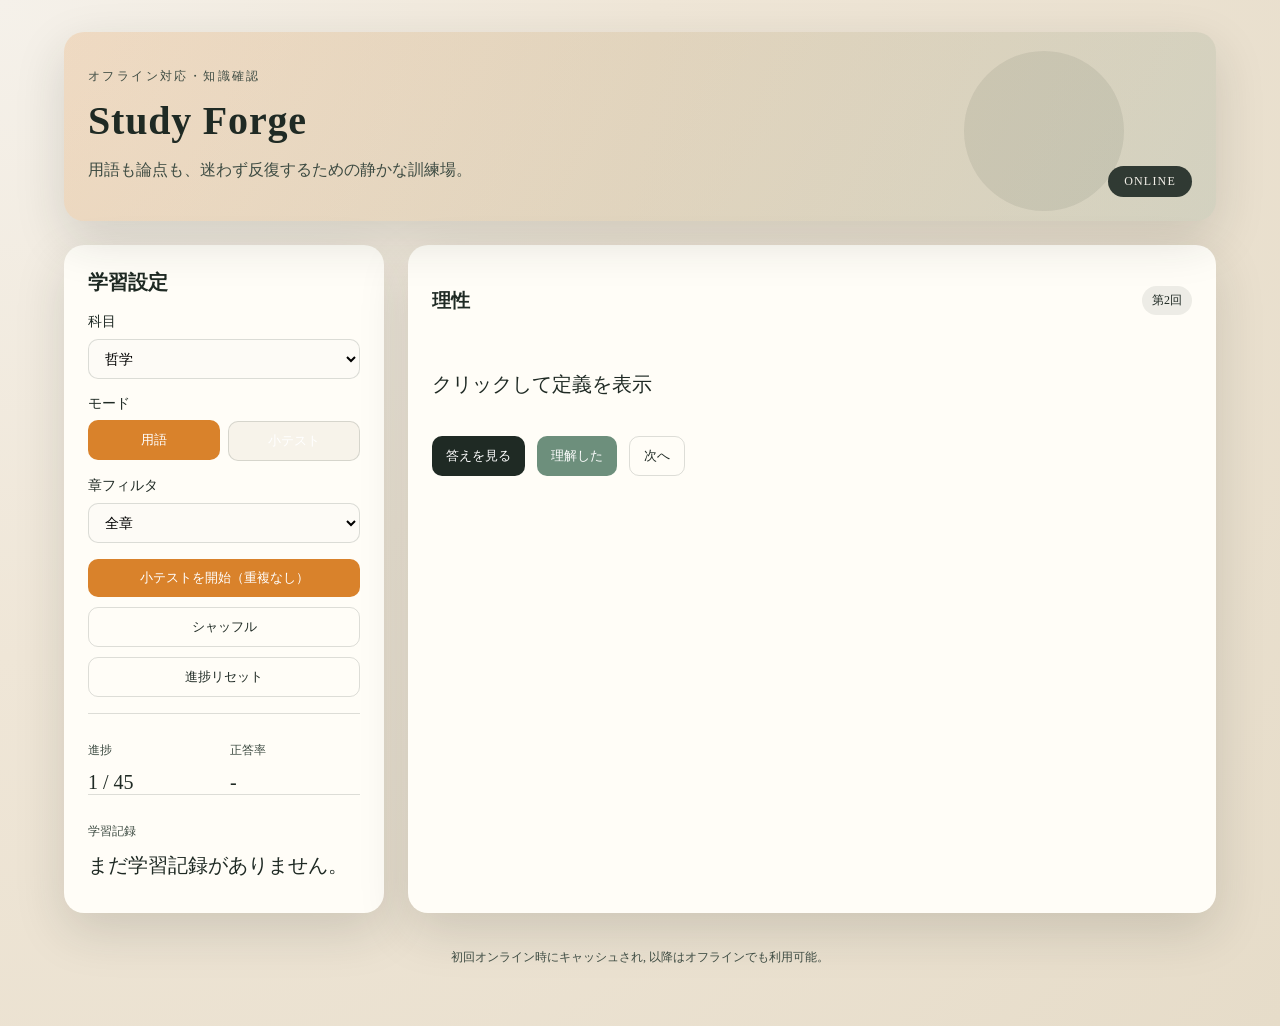
==== index.html @ 5b2fa559 "Initial quiz app" ====
<!doctype html>
<html lang="ja">
<head>
  <meta charset="utf-8" />
  <meta name="viewport" content="width=device-width, initial-scale=1" />
  <meta name="theme-color" content="#1f2a24" />
  <link rel="manifest" href="./manifest.json" />
  <link rel="icon" href="./assets/icon.svg" type="image/svg+xml" />
  <link rel="stylesheet" href="./styles.css" />
  <title>Study Forge</title>
</head>
<body>
  <div class="app">
    <header class="hero">
      <div>
        <p class="eyebrow">オフライン対応・知識確認</p>
        <h1>Study Forge</h1>
        <p class="subtitle">用語も論点も、迷わず反復するための静かな訓練場。</p>
      </div>
      <div class="status" id="netStatus">Offline Ready</div>
    </header>

    <main class="grid">
      <section class="panel controls">
        <h2>学習設定</h2>
        <label class="field">
          <span>科目</span>
          <select id="subjectSelect"></select>
        </label>
        <label class="field">
          <span>モード</span>
          <div class="segmented" role="group">
            <button type="button" id="modeTerms" class="segmented-btn is-active">用語</button>
            <button type="button" id="modeQuiz" class="segmented-btn">小テスト</button>
          </div>
        </label>
        <label class="field">
          <span>章フィルタ</span>
          <select id="chapterSelect"></select>
        </label>
        <div class="actions">
          <button type="button" id="startQuizBtn" class="primary">小テストを開始（重複なし）</button>
          <button type="button" id="shuffleBtn" class="ghost">シャッフル</button>
          <button type="button" id="resetBtn" class="ghost">進捗リセット</button>
        </div>
        <div class="metrics">
          <div>
            <p class="metric-label">進捗</p>
            <p id="progressText" class="metric-value">0 / 0</p>
          </div>
          <div>
            <p class="metric-label">正答率</p>
            <p id="accuracyText" class="metric-value">-</p>
          </div>
        </div>
        <div class="study-log">
          <p class="metric-label">学習記録</p>
          <p id="historySummary" class="metric-value"></p>
          <div id="historyList" class="history-list"></div>
        </div>
      </section>

      <section class="panel content" id="contentPanel">
        <div class="card" id="cardView">
          <div class="card-header">
            <h3 id="cardTitle">読み込み中...</h3>
            <span id="cardTag" class="tag"></span>
          </div>
          <p id="cardBody" class="card-body"></p>
          <p id="cardExample" class="card-example hidden"></p>
          <div class="card-actions" id="cardActions">
            <button type="button" id="revealBtn">答えを見る</button>
            <button type="button" id="knownBtn" class="good">理解した</button>
            <button type="button" id="nextBtn" class="ghost">次へ</button>
          </div>
        </div>

        <div class="card hidden" id="quizView">
          <div class="card-header">
            <h3 id="quizTitle">問題</h3>
            <span id="quizTag" class="tag"></span>
          </div>
          <p id="quizQuestion" class="card-body"></p>
          <div id="quizOptions" class="options"></div>
          <div class="explain" id="quizExplain"></div>
          <div class="card-actions">
            <button type="button" id="quizNextBtn" class="ghost">次の問題</button>
          </div>
        </div>

        <div class="card hidden" id="sessionView">
          <div class="card-header">
            <h3 id="sessionTitle">小テスト</h3>
            <span id="sessionTag" class="tag"></span>
          </div>
          <p id="sessionQuestion" class="card-body"></p>
          <div id="sessionOptions" class="options"></div>
          <div class="explain" id="sessionExplain"></div>
          <div class="card-actions">
            <button type="button" id="sessionExitBtn" class="ghost">中断して戻る</button>
            <button type="button" id="sessionNextBtn">次へ</button>
          </div>
        </div>

        <div class="card hidden" id="sessionResultView">
          <div class="card-header">
            <h3>テスト結果</h3>
          </div>
          <p id="sessionScore" class="card-body"></p>
          <div class="card-actions">
            <button type="button" id="sessionReviewBtn">間違いを復習</button>
            <button type="button" id="sessionBackBtn" class="ghost">元のページに戻る</button>
          </div>
        </div>

        <div class="card hidden" id="sessionReviewView">
          <div class="card-header">
            <h3>間違いの復習</h3>
            <span id="reviewTag" class="tag"></span>
          </div>
          <p id="reviewQuestion" class="card-body"></p>
          <div id="reviewOptions" class="options"></div>
          <div class="explain" id="reviewExplain"></div>
          <div class="card-actions">
            <button type="button" id="reviewBackBtn" class="ghost">元のページに戻る</button>
            <button type="button" id="reviewNextBtn">次へ</button>
          </div>
        </div>
      </section>
    </main>

    <footer class="footer">
      <p>初回オンライン時にキャッシュされ, 以降はオフラインでも利用可能。</p>
    </footer>
  </div>

  <script src="./app.js"></script>
</body>
</html>
---- styles.css ----
:root {
  --bg: #f3efe6;
  --ink: #1f2a24;
  --ink-soft: #3d4b42;
  --accent: #d9822b;
  --accent-2: #6d8f7c;
  --card: #fffdf7;
  --line: rgba(31, 42, 36, 0.15);
  --shadow: 0 18px 50px rgba(31, 42, 36, 0.15);
}

* {
  box-sizing: border-box;
}

body {
  margin: 0;
  font-family: "Cormorant Garamond", "Palatino", "Times New Roman", serif;
  color: var(--ink);
  background: radial-gradient(circle at top left, #f5f1ea 0%, #efe6d7 40%, #e6dcc9 100%);
  min-height: 100vh;
}

.app {
  max-width: 1200px;
  margin: 0 auto;
  padding: 32px 24px 48px;
  display: flex;
  flex-direction: column;
  gap: 24px;
}

.hero {
  display: flex;
  justify-content: space-between;
  align-items: flex-end;
  padding: 24px;
  background: linear-gradient(120deg, rgba(217, 130, 43, 0.2), rgba(109, 143, 124, 0.18));
  border-radius: 20px;
  box-shadow: var(--shadow);
  position: relative;
  overflow: hidden;
  animation: fadeSlide 700ms ease-out;
}

.hero::after {
  content: "";
  position: absolute;
  inset: 10% 8% auto auto;
  width: 160px;
  height: 160px;
  border-radius: 50%;
  background: rgba(31, 42, 36, 0.08);
}

h1 {
  font-size: 40px;
  margin: 8px 0;
  letter-spacing: 0.02em;
}

.eyebrow {
  text-transform: uppercase;
  letter-spacing: 0.2em;
  font-size: 12px;
  color: var(--ink-soft);
}

.subtitle {
  font-size: 16px;
  color: var(--ink-soft);
  max-width: 520px;
}

.status {
  font-size: 12px;
  padding: 8px 16px;
  border-radius: 999px;
  background: rgba(31, 42, 36, 0.9);
  color: #f2efe8;
  text-transform: uppercase;
  letter-spacing: 0.1em;
}

.grid {
  display: grid;
  grid-template-columns: minmax(260px, 320px) 1fr;
  gap: 24px;
}

.panel {
  background: var(--card);
  border-radius: 20px;
  padding: 24px;
  box-shadow: var(--shadow);
  animation: fadeRise 700ms ease-out;
}

.controls h2 {
  margin-top: 0;
  font-size: 20px;
}

.field {
  display: flex;
  flex-direction: column;
  gap: 8px;
  margin-bottom: 16px;
  font-size: 14px;
}

select {
  padding: 10px 12px;
  border-radius: 10px;
  border: 1px solid var(--line);
  font-size: 14px;
  background: #fdfbf6;
}

.segmented {
  display: flex;
  gap: 8px;
}

.segmented-btn {
  flex: 1;
  padding: 10px;
  border-radius: 10px;
  border: 1px solid var(--line);
  background: #f7f3ea;
  cursor: pointer;
  transition: transform 200ms ease, background 200ms ease;
}

.segmented-btn.is-active {
  background: var(--accent);
  color: #fff;
  border-color: transparent;
  transform: translateY(-1px);
}

.actions {
  display: grid;
  gap: 10px;
  margin: 16px 0;
}

button {
  padding: 10px 14px;
  border-radius: 10px;
  border: none;
  background: var(--ink);
  color: #fff;
  cursor: pointer;
  transition: transform 200ms ease, box-shadow 200ms ease;
}

button:hover {
  transform: translateY(-1px);
  box-shadow: 0 10px 20px rgba(31, 42, 36, 0.2);
}

button.ghost {
  background: transparent;
  color: var(--ink);
  border: 1px solid var(--line);
}

button.good {
  background: var(--accent-2);
}

button.primary {
  background: var(--accent);
}

.metrics {
  border-top: 1px solid var(--line);
  padding-top: 16px;
  display: grid;
  grid-template-columns: 1fr 1fr;
  gap: 12px;
}

.study-log {
  border-top: 1px solid var(--line);
  padding-top: 16px;
}

.history-list {
  display: grid;
  gap: 8px;
  font-size: 13px;
  margin-top: 10px;
}

.history-item {
  display: flex;
  justify-content: space-between;
  align-items: center;
  gap: 10px;
  padding: 8px 10px;
  border: 1px solid var(--line);
  border-radius: 10px;
  background: rgba(31, 42, 36, 0.04);
}
.stats-list {
  display: flex;
  flex-direction: column;
  gap: 8px;
}

.stat-row {
  display: flex;
  justify-content: space-between;
  align-items: center;
  font-size: 13px;
}

.stat-bar {
  height: 6px;
  background: rgba(31, 42, 36, 0.1);
  border-radius: 999px;
  overflow: hidden;
  flex: 1;
  margin: 0 10px;
}

.stat-bar > span {
  display: block;
  height: 100%;
  background: var(--accent-2);
  width: 0%;
}

.metric-label {
  font-size: 12px;
  color: var(--ink-soft);
}

.metric-value {
  font-size: 20px;
  margin: 0;
}

.card {
  display: flex;
  flex-direction: column;
  gap: 16px;
  min-height: 360px;
  animation: cardEnter 500ms ease-out;
}

.card-header {
  display: flex;
  justify-content: space-between;
  align-items: center;
}

.card-body {
  font-size: 20px;
  line-height: 1.6;
}

.card-example {
  font-size: 15px;
  line-height: 1.6;
  margin-top: 12px;
  color: rgba(31, 42, 36, 0.78);
  padding-left: 10px;
  border-left: 2px solid rgba(31, 42, 36, 0.2);
}

.tag {
  padding: 6px 10px;
  background: rgba(31, 42, 36, 0.08);
  border-radius: 999px;
  font-size: 12px;
}

.card-actions {
  display: flex;
  gap: 12px;
  flex-wrap: wrap;
}

.options {
  display: grid;
  gap: 12px;
}

.option-btn {
  background: #f9f4ea;
  color: var(--ink);
  border: 1px solid var(--line);
  text-align: left;
  padding: 12px 14px;
  border-radius: 12px;
  animation: fadeSlide 350ms ease-out;
}

.option-btn.is-correct {
  border-color: var(--accent-2);
  background: rgba(109, 143, 124, 0.2);
}

.option-btn.is-wrong {
  border-color: #b44d2a;
  background: rgba(180, 77, 42, 0.15);
}

.explain {
  padding: 12px 14px;
  border-radius: 12px;
  background: rgba(31, 42, 36, 0.05);
  font-size: 14px;
  line-height: 1.5;
}

.hidden {
  display: none;
}

.footer {
  text-align: center;
  font-size: 12px;
  color: var(--ink-soft);
}

@keyframes fadeSlide {
  from {
    opacity: 0;
    transform: translateY(8px);
  }
  to {
    opacity: 1;
    transform: translateY(0);
  }
}

@keyframes fadeRise {
  from {
    opacity: 0;
    transform: translateY(16px);
  }
  to {
    opacity: 1;
    transform: translateY(0);
  }
}

@keyframes cardEnter {
  from {
    opacity: 0;
    transform: scale(0.98);
  }
  to {
    opacity: 1;
    transform: scale(1);
  }
}

@media (max-width: 900px) {
  .grid {
    grid-template-columns: 1fr;
  }

  .hero {
    flex-direction: column;
    align-items: flex-start;
    gap: 16px;
  }
}
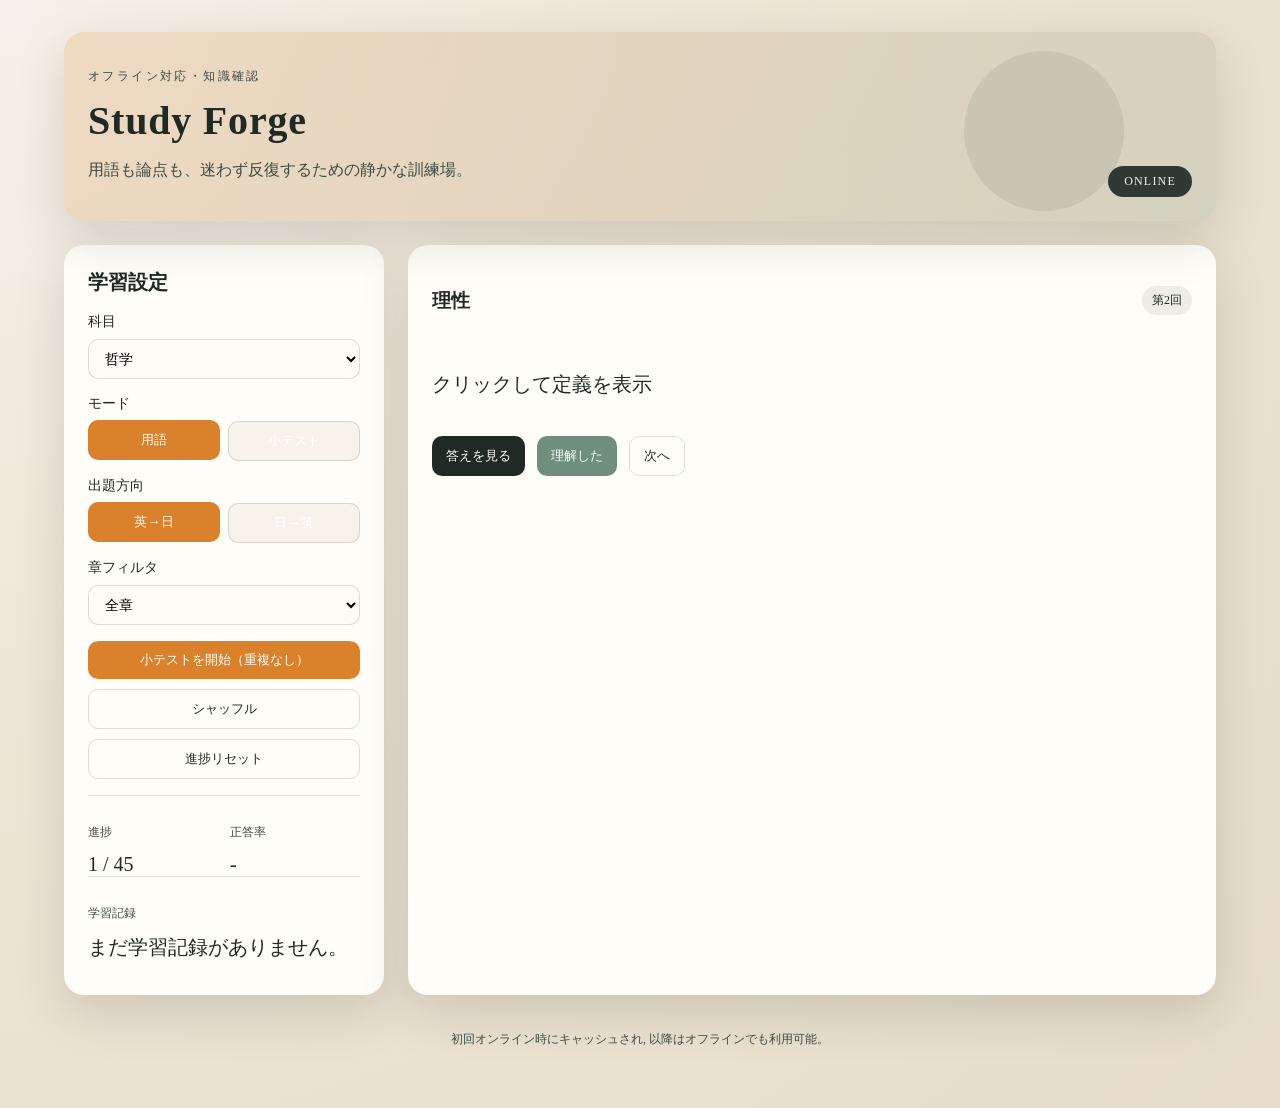
==== commit e81da058: "Add TOEIC CSV subjects and direction toggle" ====
--- a/index.html
+++ b/index.html
@@ -35,6 +35,13 @@
           </div>
         </label>
         <label class="field">
+          <span>出題方向</span>
+          <div class="segmented" role="group">
+            <button type="button" id="directionEnJa" class="segmented-btn is-active">英→日</button>
+            <button type="button" id="directionJaEn" class="segmented-btn">日→英</button>
+          </div>
+        </label>
+        <label class="field">
           <span>章フィルタ</span>
           <select id="chapterSelect"></select>
         </label>
@@ -67,7 +74,24 @@
             <span id="cardTag" class="tag"></span>
           </div>
           <p id="cardBody" class="card-body"></p>
-          <p id="cardExample" class="card-example hidden"></p>
+          <div id="cardMeta" class="card-meta hidden">
+            <div class="meta-block hidden" id="cardSynonymsBlock">
+              <p class="meta-title">類義語</p>
+              <ul id="cardSynonyms" class="meta-list"></ul>
+            </div>
+            <div class="meta-block hidden" id="cardDerivativesBlock">
+              <p class="meta-title">派生語</p>
+              <ul id="cardDerivatives" class="meta-list"></ul>
+            </div>
+            <div class="meta-block hidden" id="cardPhrasesBlock">
+              <p class="meta-title">熟語・語句</p>
+              <ul id="cardPhrases" class="meta-list"></ul>
+            </div>
+            <div class="meta-block hidden" id="cardExamplesBlock">
+              <p class="meta-title">例文</p>
+              <ul id="cardExamples" class="meta-list"></ul>
+            </div>
+          </div>
           <div class="card-actions" id="cardActions">
             <button type="button" id="revealBtn">答えを見る</button>
             <button type="button" id="knownBtn" class="good">理解した</button>
--- a/styles.css
+++ b/styles.css
@@ -262,13 +262,34 @@
   line-height: 1.6;
 }
 
-.card-example {
-  font-size: 15px;
-  line-height: 1.6;
-  margin-top: 12px;
-  color: rgba(31, 42, 36, 0.78);
-  padding-left: 10px;
-  border-left: 2px solid rgba(31, 42, 36, 0.2);
+.card-meta {
+  display: grid;
+  gap: 12px;
+  padding: 12px 14px;
+  border-radius: 14px;
+  background: rgba(31, 42, 36, 0.04);
+}
+
+.meta-block {
+  display: grid;
+  gap: 6px;
+}
+
+.meta-title {
+  margin: 0;
+  font-size: 12px;
+  letter-spacing: 0.08em;
+  text-transform: uppercase;
+  color: rgba(31, 42, 36, 0.6);
+}
+
+.meta-list {
+  margin: 0;
+  padding-left: 18px;
+  display: grid;
+  gap: 4px;
+  font-size: 14px;
+  line-height: 1.5;
 }
 
 .tag {
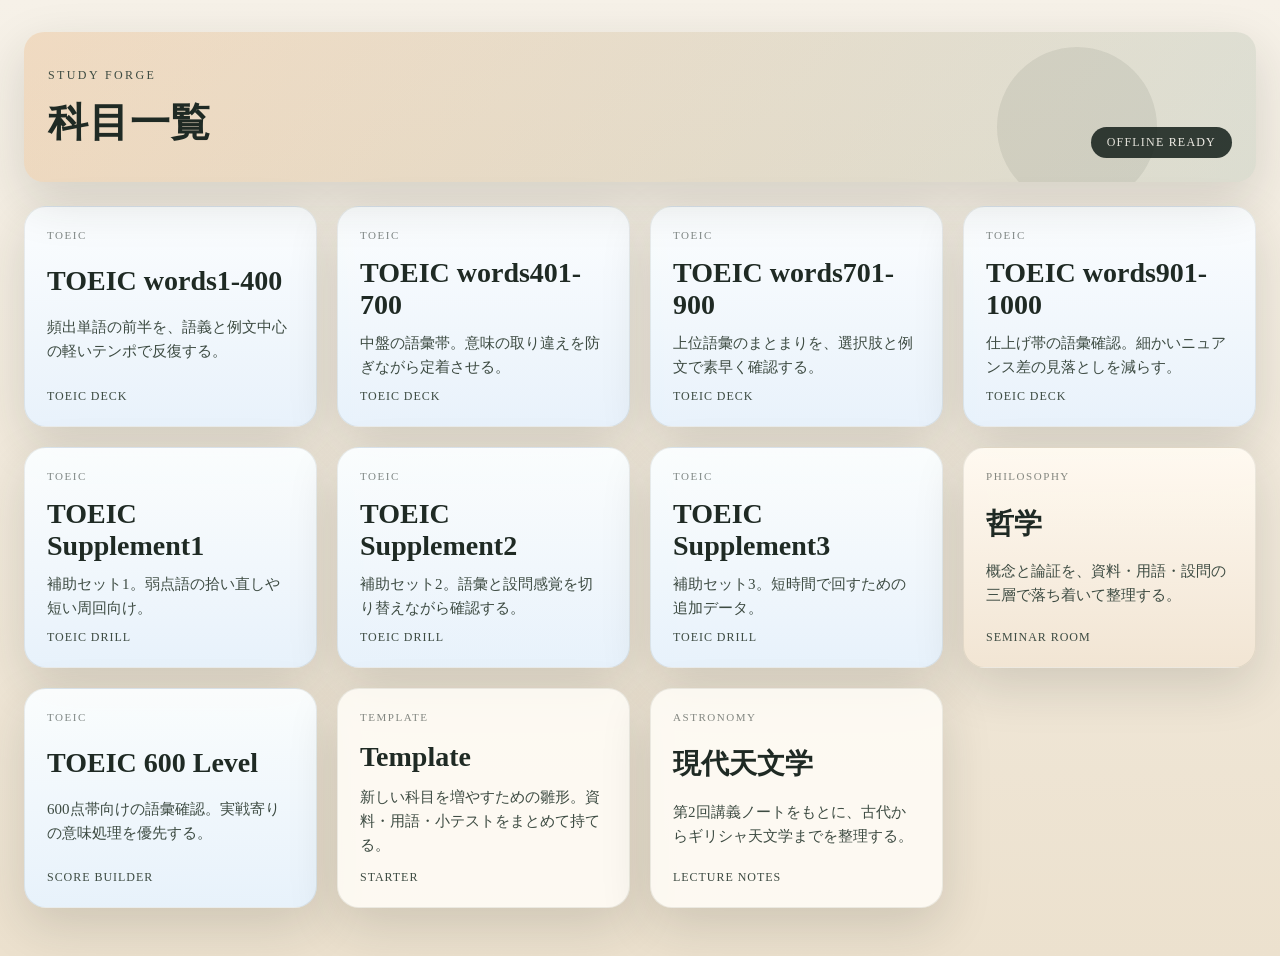
==== commit 6f46da46: "Add subject home and materials view" ====
--- a/index.html
+++ b/index.html
@@ -7,157 +7,23 @@
   <link rel="manifest" href="./manifest.json" />
   <link rel="icon" href="./assets/icon.svg" type="image/svg+xml" />
   <link rel="stylesheet" href="./styles.css" />
-  <title>Study Forge</title>
+  <title>Study Forge | Home</title>
 </head>
-<body>
-  <div class="app">
-    <header class="hero">
+<body class="home-page">
+  <div class="app home-shell">
+    <header class="hero home-hero">
       <div>
-        <p class="eyebrow">オフライン対応・知識確認</p>
-        <h1>Study Forge</h1>
-        <p class="subtitle">用語も論点も、迷わず反復するための静かな訓練場。</p>
+        <p class="eyebrow">Study Forge</p>
+        <h1>科目一覧</h1>
       </div>
-      <div class="status" id="netStatus">Offline Ready</div>
+      <div class="status">Offline Ready</div>
     </header>
 
-    <main class="grid">
-      <section class="panel controls">
-        <h2>学習設定</h2>
-        <label class="field">
-          <span>科目</span>
-          <select id="subjectSelect"></select>
-        </label>
-        <label class="field">
-          <span>モード</span>
-          <div class="segmented" role="group">
-            <button type="button" id="modeTerms" class="segmented-btn is-active">用語</button>
-            <button type="button" id="modeQuiz" class="segmented-btn">小テスト</button>
-          </div>
-        </label>
-        <label class="field">
-          <span>出題方向</span>
-          <div class="segmented" role="group">
-            <button type="button" id="directionEnJa" class="segmented-btn is-active">英→日</button>
-            <button type="button" id="directionJaEn" class="segmented-btn">日→英</button>
-          </div>
-        </label>
-        <label class="field">
-          <span>章フィルタ</span>
-          <select id="chapterSelect"></select>
-        </label>
-        <div class="actions">
-          <button type="button" id="startQuizBtn" class="primary">小テストを開始（重複なし）</button>
-          <button type="button" id="shuffleBtn" class="ghost">シャッフル</button>
-          <button type="button" id="resetBtn" class="ghost">進捗リセット</button>
-        </div>
-        <div class="metrics">
-          <div>
-            <p class="metric-label">進捗</p>
-            <p id="progressText" class="metric-value">0 / 0</p>
-          </div>
-          <div>
-            <p class="metric-label">正答率</p>
-            <p id="accuracyText" class="metric-value">-</p>
-          </div>
-        </div>
-        <div class="study-log">
-          <p class="metric-label">学習記録</p>
-          <p id="historySummary" class="metric-value"></p>
-          <div id="historyList" class="history-list"></div>
-        </div>
-      </section>
-
-      <section class="panel content" id="contentPanel">
-        <div class="card" id="cardView">
-          <div class="card-header">
-            <h3 id="cardTitle">読み込み中...</h3>
-            <span id="cardTag" class="tag"></span>
-          </div>
-          <p id="cardBody" class="card-body"></p>
-          <div id="cardMeta" class="card-meta hidden">
-            <div class="meta-block hidden" id="cardSynonymsBlock">
-              <p class="meta-title">類義語</p>
-              <ul id="cardSynonyms" class="meta-list"></ul>
-            </div>
-            <div class="meta-block hidden" id="cardDerivativesBlock">
-              <p class="meta-title">派生語</p>
-              <ul id="cardDerivatives" class="meta-list"></ul>
-            </div>
-            <div class="meta-block hidden" id="cardPhrasesBlock">
-              <p class="meta-title">熟語・語句</p>
-              <ul id="cardPhrases" class="meta-list"></ul>
-            </div>
-            <div class="meta-block hidden" id="cardExamplesBlock">
-              <p class="meta-title">例文</p>
-              <ul id="cardExamples" class="meta-list"></ul>
-            </div>
-          </div>
-          <div class="card-actions" id="cardActions">
-            <button type="button" id="revealBtn">答えを見る</button>
-            <button type="button" id="knownBtn" class="good">理解した</button>
-            <button type="button" id="nextBtn" class="ghost">次へ</button>
-          </div>
-        </div>
-
-        <div class="card hidden" id="quizView">
-          <div class="card-header">
-            <h3 id="quizTitle">問題</h3>
-            <span id="quizTag" class="tag"></span>
-          </div>
-          <p id="quizQuestion" class="card-body"></p>
-          <div id="quizOptions" class="options"></div>
-          <div class="explain" id="quizExplain"></div>
-          <div class="card-actions">
-            <button type="button" id="quizNextBtn" class="ghost">次の問題</button>
-          </div>
-        </div>
-
-        <div class="card hidden" id="sessionView">
-          <div class="card-header">
-            <h3 id="sessionTitle">小テスト</h3>
-            <span id="sessionTag" class="tag"></span>
-          </div>
-          <p id="sessionQuestion" class="card-body"></p>
-          <div id="sessionOptions" class="options"></div>
-          <div class="explain" id="sessionExplain"></div>
-          <div class="card-actions">
-            <button type="button" id="sessionExitBtn" class="ghost">中断して戻る</button>
-            <button type="button" id="sessionNextBtn">次へ</button>
-          </div>
-        </div>
-
-        <div class="card hidden" id="sessionResultView">
-          <div class="card-header">
-            <h3>テスト結果</h3>
-          </div>
-          <p id="sessionScore" class="card-body"></p>
-          <div class="card-actions">
-            <button type="button" id="sessionReviewBtn">間違いを復習</button>
-            <button type="button" id="sessionBackBtn" class="ghost">元のページに戻る</button>
-          </div>
-        </div>
-
-        <div class="card hidden" id="sessionReviewView">
-          <div class="card-header">
-            <h3>間違いの復習</h3>
-            <span id="reviewTag" class="tag"></span>
-          </div>
-          <p id="reviewQuestion" class="card-body"></p>
-          <div id="reviewOptions" class="options"></div>
-          <div class="explain" id="reviewExplain"></div>
-          <div class="card-actions">
-            <button type="button" id="reviewBackBtn" class="ghost">元のページに戻る</button>
-            <button type="button" id="reviewNextBtn">次へ</button>
-          </div>
-        </div>
-      </section>
+    <main class="home-main">
+      <section class="home-grid" id="subjectGrid"></section>
     </main>
-
-    <footer class="footer">
-      <p>初回オンライン時にキャッシュされ, 以降はオフラインでも利用可能。</p>
-    </footer>
   </div>
 
-  <script src="./app.js"></script>
+  <script src="./home.js"></script>
 </body>
 </html>
--- a/styles.css
+++ b/styles.css
@@ -9,6 +9,28 @@
   --shadow: 0 18px 50px rgba(31, 42, 36, 0.15);
 }
 
+body[data-theme="toeic"] {
+  --bg: #edf4fb;
+  --ink: #16324f;
+  --ink-soft: #49647e;
+  --accent: #1677c8;
+  --accent-2: #37a98b;
+  --card: #fdfefe;
+  --line: rgba(22, 50, 79, 0.14);
+  --shadow: 0 20px 46px rgba(22, 50, 79, 0.12);
+}
+
+body[data-theme="philosophy"] {
+  --bg: #f3eadc;
+  --ink: #241c18;
+  --ink-soft: #645249;
+  --accent: #9f5f2d;
+  --accent-2: #6e7d59;
+  --card: #fffaf1;
+  --line: rgba(36, 28, 24, 0.14);
+  --shadow: 0 20px 48px rgba(36, 28, 24, 0.14);
+}
+
 * {
   box-sizing: border-box;
 }
@@ -19,6 +41,18 @@
   color: var(--ink);
   background: radial-gradient(circle at top left, #f5f1ea 0%, #efe6d7 40%, #e6dcc9 100%);
   min-height: 100vh;
+}
+
+body.study-page {
+  background:
+    radial-gradient(circle at top left, color-mix(in srgb, var(--accent) 12%, white) 0%, transparent 30%),
+    radial-gradient(circle at bottom right, color-mix(in srgb, var(--accent-2) 15%, white) 0%, transparent 28%),
+    linear-gradient(180deg, color-mix(in srgb, var(--bg) 82%, white), var(--bg));
+}
+
+body.home-page {
+  background:
+    linear-gradient(180deg, #f6f1e8 0%, #ece1ce 100%);
 }
 
 .app {
@@ -53,6 +87,75 @@
   background: rgba(31, 42, 36, 0.08);
 }
 
+.back-link {
+  color: inherit;
+  text-decoration: none;
+  border-bottom: 1px solid currentColor;
+}
+
+.home-shell {
+  max-width: 1280px;
+}
+
+.home-main {
+  display: grid;
+  gap: 24px;
+}
+
+.home-grid {
+  display: grid;
+  grid-template-columns: repeat(auto-fit, minmax(240px, 1fr));
+  gap: 20px;
+}
+
+.subject-card {
+  display: grid;
+  gap: 10px;
+  min-height: 220px;
+  padding: 22px;
+  border-radius: 22px;
+  background: rgba(255, 253, 247, 0.86);
+  border: 1px solid rgba(31, 42, 36, 0.08);
+  box-shadow: var(--shadow);
+  text-decoration: none;
+  color: inherit;
+  transition: transform 200ms ease, box-shadow 200ms ease, border-color 200ms ease;
+}
+
+.subject-card:hover {
+  transform: translateY(-3px);
+  box-shadow: 0 24px 50px rgba(31, 42, 36, 0.16);
+  border-color: rgba(31, 42, 36, 0.16);
+}
+
+.subject-card[data-theme="toeic"] {
+  background: linear-gradient(180deg, rgba(251, 254, 255, 0.94), rgba(231, 242, 253, 0.94));
+}
+
+.subject-card[data-theme="philosophy"] {
+  background: linear-gradient(180deg, rgba(255, 250, 241, 0.96), rgba(241, 229, 211, 0.96));
+}
+
+.subject-card h3 {
+  margin: 0;
+  font-size: 28px;
+}
+
+.subject-description {
+  margin: 0;
+  font-size: 15px;
+  line-height: 1.6;
+  color: var(--ink-soft);
+}
+
+.subject-meta {
+  margin-top: auto;
+  font-size: 12px;
+  letter-spacing: 0.08em;
+  text-transform: uppercase;
+  color: var(--ink-soft);
+}
+
 h1 {
   font-size: 40px;
   margin: 8px 0;
@@ -96,6 +199,12 @@
   animation: fadeRise 700ms ease-out;
 }
 
+.controls {
+  position: sticky;
+  top: 20px;
+  align-self: start;
+}
+
 .controls h2 {
   margin-top: 0;
   font-size: 20px;
@@ -120,10 +229,11 @@
 .segmented {
   display: flex;
   gap: 8px;
+  flex-wrap: wrap;
 }
 
 .segmented-btn {
-  flex: 1;
+  flex: 1 1 88px;
   padding: 10px;
   border-radius: 10px;
   border: 1px solid var(--line);
@@ -182,6 +292,25 @@
   gap: 12px;
 }
 
+.overview {
+  border-top: 1px solid var(--line);
+  padding-top: 16px;
+  display: grid;
+  gap: 10px;
+}
+
+.overview-item {
+  padding: 12px 14px;
+  border-radius: 14px;
+  background: rgba(217, 130, 43, 0.08);
+}
+
+.overview-value {
+  margin: 4px 0 0;
+  font-size: 15px;
+  line-height: 1.5;
+}
+
 .study-log {
   border-top: 1px solid var(--line);
   padding-top: 16px;
@@ -251,10 +380,24 @@
   animation: cardEnter 500ms ease-out;
 }
 
+.content {
+  background:
+    linear-gradient(180deg, rgba(255, 253, 247, 0.95), rgba(255, 253, 247, 0.88)),
+    radial-gradient(circle at top right, rgba(217, 130, 43, 0.12), transparent 36%);
+}
+
 .card-header {
   display: flex;
   justify-content: space-between;
   align-items: center;
+}
+
+.section-kicker {
+  margin: 0 0 6px;
+  font-size: 11px;
+  letter-spacing: 0.14em;
+  text-transform: uppercase;
+  color: rgba(31, 42, 36, 0.55);
 }
 
 .card-body {
@@ -297,6 +440,63 @@
   background: rgba(31, 42, 36, 0.08);
   border-radius: 999px;
   font-size: 12px;
+}
+
+.material-card {
+  gap: 20px;
+}
+
+.material-layout {
+  display: grid;
+  grid-template-columns: 1.1fr 0.9fr;
+  gap: 16px;
+}
+
+.material-panel {
+  padding: 14px 16px;
+  border-radius: 16px;
+  background: rgba(31, 42, 36, 0.045);
+  border: 1px solid rgba(31, 42, 36, 0.06);
+}
+
+.detail-list {
+  display: grid;
+  gap: 10px;
+}
+
+.detail-item {
+  padding-bottom: 10px;
+  border-bottom: 1px solid rgba(31, 42, 36, 0.08);
+}
+
+.detail-item:last-child {
+  padding-bottom: 0;
+  border-bottom: none;
+}
+
+.detail-label {
+  margin: 0 0 4px;
+  font-size: 12px;
+  text-transform: uppercase;
+  letter-spacing: 0.08em;
+  color: rgba(31, 42, 36, 0.55);
+}
+
+.detail-text {
+  margin: 0;
+  font-size: 14px;
+  line-height: 1.6;
+}
+
+.material-foot {
+  display: flex;
+  justify-content: flex-end;
+}
+
+.material-source {
+  margin: 0;
+  font-size: 13px;
+  color: var(--ink-soft);
 }
 
 .card-actions {
@@ -386,9 +586,39 @@
     grid-template-columns: 1fr;
   }
 
+  .controls {
+    position: static;
+  }
+
   .hero {
     flex-direction: column;
     align-items: flex-start;
     gap: 16px;
   }
-}
+
+  .material-layout {
+    grid-template-columns: 1fr;
+  }
+}
+
+@media (max-width: 640px) {
+  .app {
+    padding: 20px 16px 32px;
+  }
+
+  h1 {
+    font-size: 32px;
+  }
+
+  .panel {
+    padding: 18px;
+  }
+
+  .card-body {
+    font-size: 18px;
+  }
+
+  .metrics {
+    grid-template-columns: 1fr;
+  }
+}
